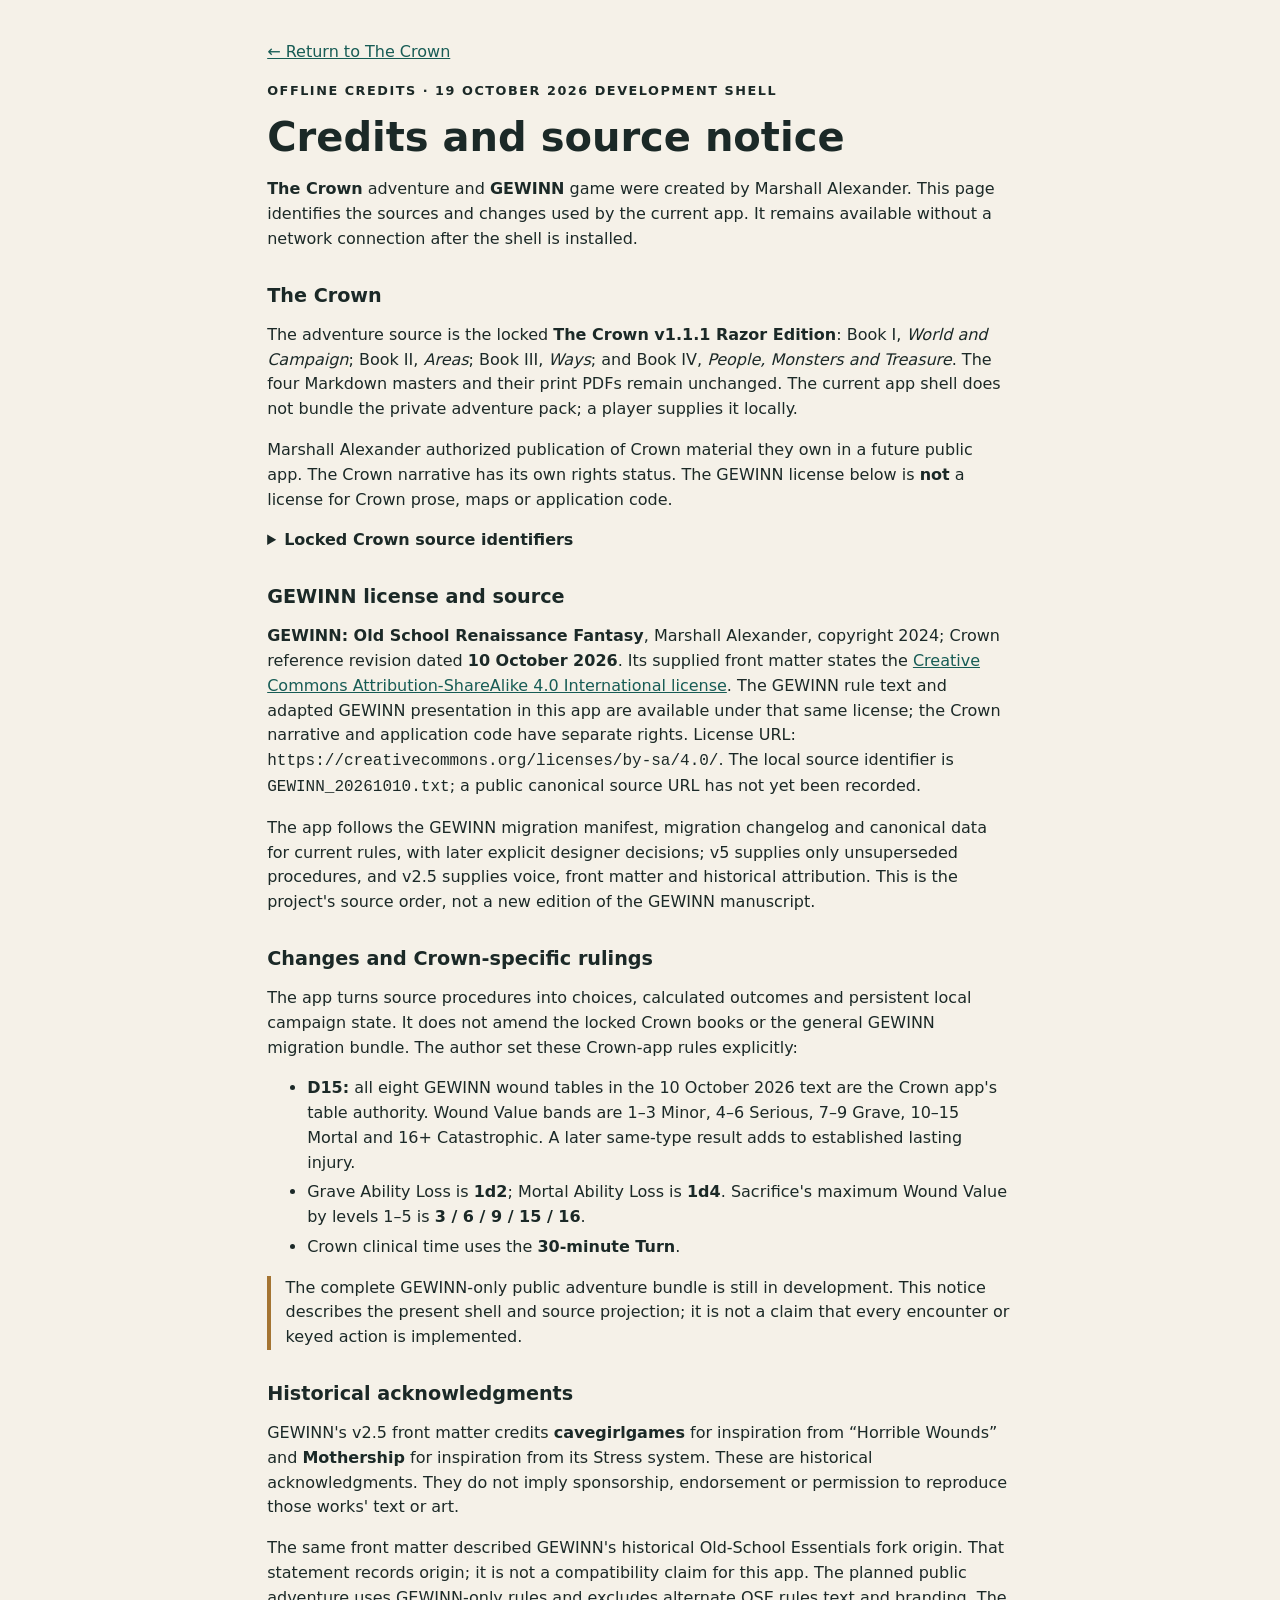
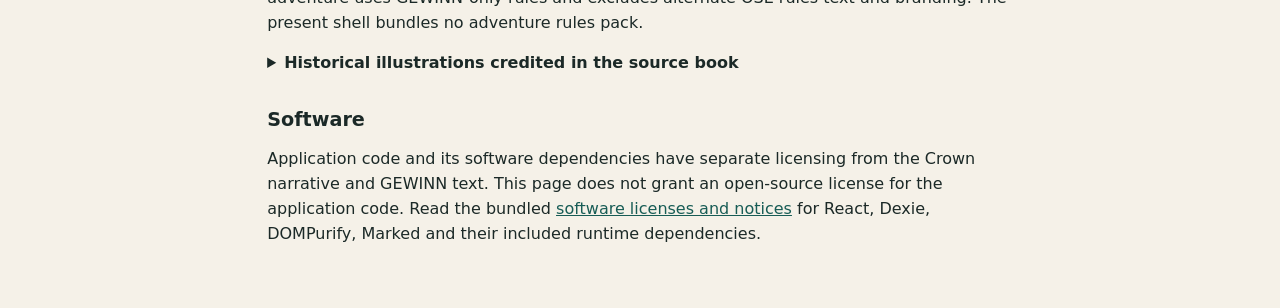
==== credits.html @ b23029be "Deploy verified DM Aid shell from f52a40d" ====
<!doctype html>
<html lang="en">
<head>
  <meta charset="utf-8">
  <meta name="viewport" content="width=device-width, initial-scale=1">
  <meta name="color-scheme" content="light dark">
  <title>Credits and source notice · The Crown</title>
  <style>
    :root { color-scheme: light dark; font: 16px/1.55 system-ui, sans-serif; }
    body { margin: 0; background: #f5f1e8; color: #1b2927; }
    main { box-sizing: border-box; max-width: 49rem; padding: 1.5rem 1.2rem 3rem; margin: auto; }
    h1, h2 { line-height: 1.2; }
    h1 { font-size: clamp(1.8rem, 6vw, 2.5rem); margin: .4rem 0 1rem; }
    h2 { margin-top: 2rem; font-size: 1.2rem; }
    a { color: #175c55; }
    a:focus-visible { outline: 3px solid #b4771e; outline-offset: 3px; }
    .eyebrow { letter-spacing: .12em; text-transform: uppercase; font-size: .8rem; font-weight: 700; }
    .note { border-left: .25rem solid #a47432; padding-left: .9rem; }
    li { margin: .3rem 0; }
    code { overflow-wrap: anywhere; }
    details { margin-top: 1rem; }
    summary { cursor: pointer; font-weight: 700; }
    @media (prefers-color-scheme: dark) {
      body { background: #13211f; color: #e7e6df; }
      a { color: #aad7ca; }
    }
  </style>
</head>
<body>
<main>
  <p><a href="./">← Return to The Crown</a></p>
  <p class="eyebrow">Offline credits · 19 October 2026 development shell</p>
  <h1>Credits and source notice</h1>
  <p><strong>The Crown</strong> adventure and <strong>GEWINN</strong> game were created by Marshall Alexander. This page identifies the sources and changes used by the current app. It remains available without a network connection after the shell is installed.</p>

  <h2>The Crown</h2>
  <p>The adventure source is the locked <strong>The Crown v1.1.1 Razor Edition</strong>: Book I, <em>World and Campaign</em>; Book II, <em>Areas</em>; Book III, <em>Ways</em>; and Book IV, <em>People, Monsters and Treasure</em>. The four Markdown masters and their print PDFs remain unchanged. The current app shell does not bundle the private adventure pack; a player supplies it locally.</p>
  <p>Marshall Alexander authorized publication of Crown material they own in a future public app. The Crown narrative has its own rights status. The GEWINN license below is <strong>not</strong> a license for Crown prose, maps or application code.</p>
  <details>
    <summary>Locked Crown source identifiers</summary>
    <ul>
      <li>Book I Markdown SHA-256: <code>abaec3fb0ecc8124517ff2d69e1148968ad17610aff3a07a18258a075f324f1f</code></li>
      <li>Book II Markdown SHA-256: <code>b81186677079dbcdc04092de7b0d5277d67df6654f732eaa36dd65600a7e1279</code></li>
      <li>Book III Markdown SHA-256: <code>0e3fcb997a8f4ab5d81721f8f5c2993e9365fab70c8814a86020fdd38485b261</code></li>
      <li>Book IV Markdown SHA-256: <code>258ab6614accf03dd5b1627ce61709aa6e46fa0101c91db409343926d8288b41</code></li>
    </ul>
  </details>

  <h2>GEWINN license and source</h2>
  <p><strong>GEWINN: Old School Renaissance Fantasy</strong>, Marshall Alexander, copyright 2024; Crown reference revision dated <strong>10 October 2026</strong>. Its supplied front matter states the <a href="https://creativecommons.org/licenses/by-sa/4.0/">Creative Commons Attribution-ShareAlike 4.0 International license</a>. The GEWINN rule text and adapted GEWINN presentation in this app are available under that same license; the Crown narrative and application code have separate rights. License URL: <code>https://creativecommons.org/licenses/by-sa/4.0/</code>. The local source identifier is <code>GEWINN_20261010.txt</code>; a public canonical source URL has not yet been recorded.</p>
  <p>The app follows the GEWINN migration manifest, migration changelog and canonical data for current rules, with later explicit designer decisions; v5 supplies only unsuperseded procedures, and v2.5 supplies voice, front matter and historical attribution. This is the project's source order, not a new edition of the GEWINN manuscript.</p>

  <h2>Changes and Crown-specific rulings</h2>
  <p>The app turns source procedures into choices, calculated outcomes and persistent local campaign state. It does not amend the locked Crown books or the general GEWINN migration bundle. The author set these Crown-app rules explicitly:</p>
  <ul>
    <li><strong>D15:</strong> all eight GEWINN wound tables in the 10 October 2026 text are the Crown app's table authority. Wound Value bands are 1–3 Minor, 4–6 Serious, 7–9 Grave, 10–15 Mortal and 16+ Catastrophic. A later same-type result adds to established lasting injury.</li>
    <li>Grave Ability Loss is <strong>1d2</strong>; Mortal Ability Loss is <strong>1d4</strong>. Sacrifice's maximum Wound Value by levels 1–5 is <strong>3 / 6 / 9 / 15 / 16</strong>.</li>
    <li>Crown clinical time uses the <strong>30-minute Turn</strong>.</li>
  </ul>
  <p class="note">The complete GEWINN-only public adventure bundle is still in development. This notice describes the present shell and source projection; it is not a claim that every encounter or keyed action is implemented.</p>

  <h2>Historical acknowledgments</h2>
  <p>GEWINN's v2.5 front matter credits <strong>cavegirlgames</strong> for inspiration from “Horrible Wounds” and <strong>Mothership</strong> for inspiration from its Stress system. These are historical acknowledgments. They do not imply sponsorship, endorsement or permission to reproduce those works' text or art.</p>
  <p>The same front matter described GEWINN's historical Old-School Essentials fork origin. That statement records origin; it is not a compatibility claim for this app. The planned public adventure uses GEWINN-only rules and excludes alternate OSE rules text and branding. The present shell bundles no adventure rules pack.</p>
  <details>
    <summary>Historical illustrations credited in the source book</summary>
    <p>The GEWINN source lists the following art credits. These illustrations are not included in this app shell; the list records the book's original acknowledgment and does not claim an image license.</p>
    <ul>
      <li><em>Predica del arte del bene morire</em> — Girolamo Savonarola, 1502.</li>
      <li><em>Der Weisskunig 109 Landsknecht Battle</em> — Hans Burgkmair, 1516.</li>
      <li><em>Danse Macabre</em> (16, 19, 27, 31, 42) — Hans Holbein, 1493.</li>
      <li><em>Wound Man</em> from Hans von Gersdorff's <em>Feldtbuch der Wundartzney</em>, 1519.</li>
      <li>“Arkebusier, Nbg.1 kl” — listed without a creator in the source.</li>
    </ul>
  </details>

  <h2>Software</h2>
  <p>Application code and its software dependencies have separate licensing from the Crown narrative and GEWINN text. This page does not grant an open-source license for the application code. Read the bundled <a href="./THIRD_PARTY_NOTICES.txt">software licenses and notices</a> for React, Dexie, DOMPurify, Marked and their included runtime dependencies.</p>
</main>
</body>
</html>
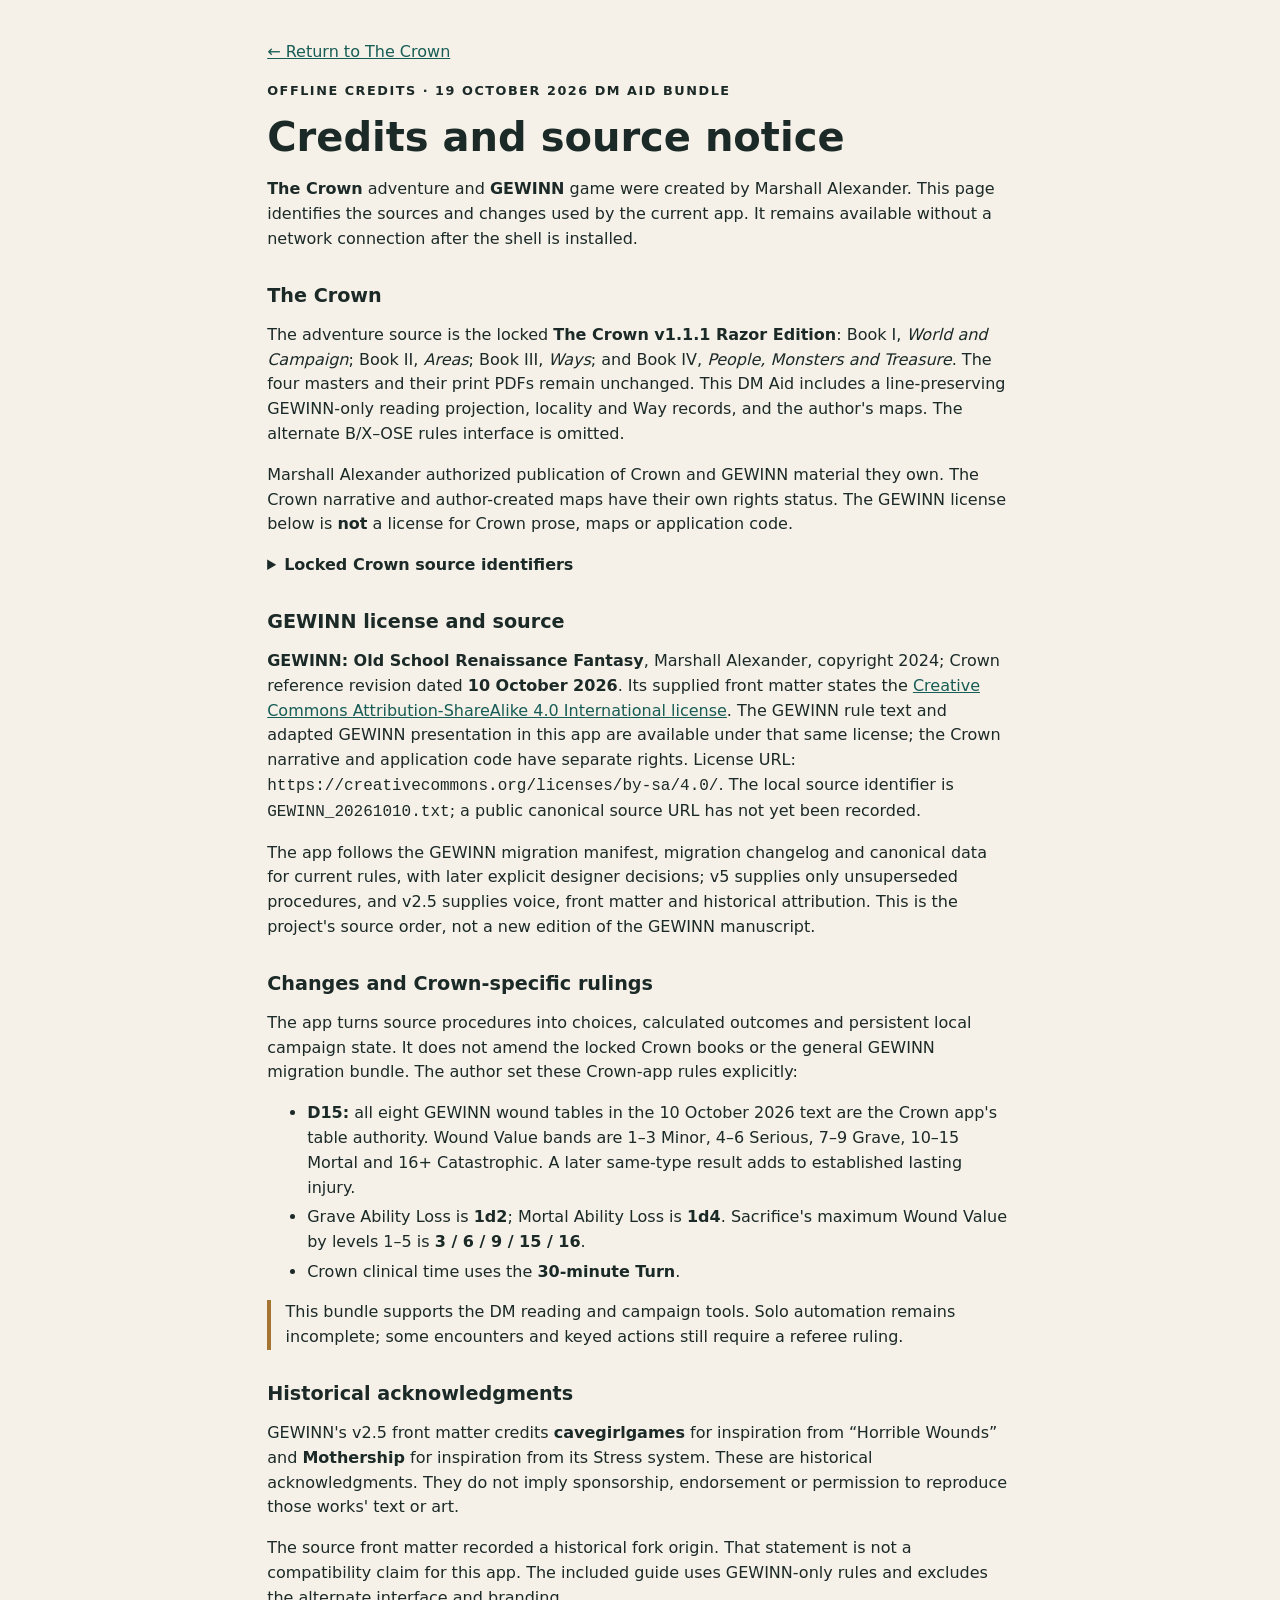
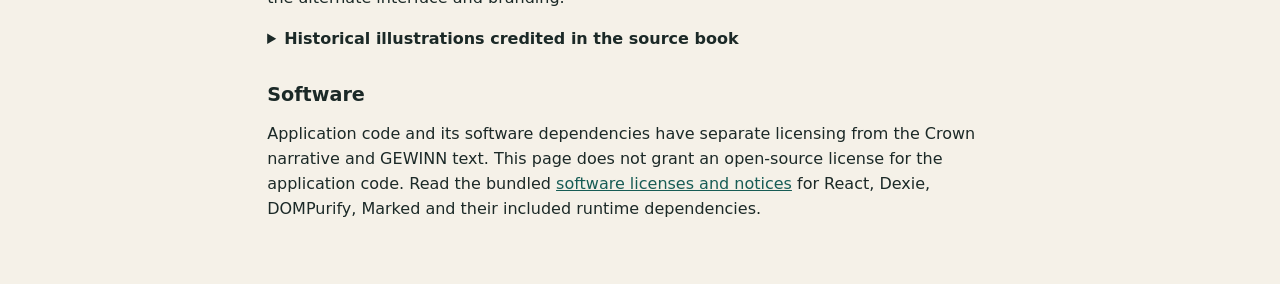
==== commit 5cf6f5ec: "Ship GEWINN-only offline Crown DM Aid with default guide" ====
--- a/credits.html
+++ b/credits.html
@@ -29,13 +29,13 @@
 <body>
 <main>
   <p><a href="./">← Return to The Crown</a></p>
-  <p class="eyebrow">Offline credits · 19 October 2026 development shell</p>
+  <p class="eyebrow">Offline credits · 19 October 2026 DM Aid bundle</p>
   <h1>Credits and source notice</h1>
   <p><strong>The Crown</strong> adventure and <strong>GEWINN</strong> game were created by Marshall Alexander. This page identifies the sources and changes used by the current app. It remains available without a network connection after the shell is installed.</p>
 
   <h2>The Crown</h2>
-  <p>The adventure source is the locked <strong>The Crown v1.1.1 Razor Edition</strong>: Book I, <em>World and Campaign</em>; Book II, <em>Areas</em>; Book III, <em>Ways</em>; and Book IV, <em>People, Monsters and Treasure</em>. The four Markdown masters and their print PDFs remain unchanged. The current app shell does not bundle the private adventure pack; a player supplies it locally.</p>
-  <p>Marshall Alexander authorized publication of Crown material they own in a future public app. The Crown narrative has its own rights status. The GEWINN license below is <strong>not</strong> a license for Crown prose, maps or application code.</p>
+  <p>The adventure source is the locked <strong>The Crown v1.1.1 Razor Edition</strong>: Book I, <em>World and Campaign</em>; Book II, <em>Areas</em>; Book III, <em>Ways</em>; and Book IV, <em>People, Monsters and Treasure</em>. The four masters and their print PDFs remain unchanged. This DM Aid includes a line-preserving GEWINN-only reading projection, locality and Way records, and the author's maps. The alternate B/X–OSE rules interface is omitted.</p>
+  <p>Marshall Alexander authorized publication of Crown and GEWINN material they own. The Crown narrative and author-created maps have their own rights status. The GEWINN license below is <strong>not</strong> a license for Crown prose, maps or application code.</p>
   <details>
     <summary>Locked Crown source identifiers</summary>
     <ul>
@@ -57,14 +57,14 @@
     <li>Grave Ability Loss is <strong>1d2</strong>; Mortal Ability Loss is <strong>1d4</strong>. Sacrifice's maximum Wound Value by levels 1–5 is <strong>3 / 6 / 9 / 15 / 16</strong>.</li>
     <li>Crown clinical time uses the <strong>30-minute Turn</strong>.</li>
   </ul>
-  <p class="note">The complete GEWINN-only public adventure bundle is still in development. This notice describes the present shell and source projection; it is not a claim that every encounter or keyed action is implemented.</p>
+  <p class="note">This bundle supports the DM reading and campaign tools. Solo automation remains incomplete; some encounters and keyed actions still require a referee ruling.</p>
 
   <h2>Historical acknowledgments</h2>
   <p>GEWINN's v2.5 front matter credits <strong>cavegirlgames</strong> for inspiration from “Horrible Wounds” and <strong>Mothership</strong> for inspiration from its Stress system. These are historical acknowledgments. They do not imply sponsorship, endorsement or permission to reproduce those works' text or art.</p>
-  <p>The same front matter described GEWINN's historical Old-School Essentials fork origin. That statement records origin; it is not a compatibility claim for this app. The planned public adventure uses GEWINN-only rules and excludes alternate OSE rules text and branding. The present shell bundles no adventure rules pack.</p>
+  <p>The source front matter recorded a historical fork origin. That statement is not a compatibility claim for this app. The included guide uses GEWINN-only rules and excludes the alternate interface and branding.</p>
   <details>
     <summary>Historical illustrations credited in the source book</summary>
-    <p>The GEWINN source lists the following art credits. These illustrations are not included in this app shell; the list records the book's original acknowledgment and does not claim an image license.</p>
+    <p>The GEWINN source lists the following art credits. These illustrations are not included in this app; the list records the book's original acknowledgment and does not claim an image license.</p>
     <ul>
       <li><em>Predica del arte del bene morire</em> — Girolamo Savonarola, 1502.</li>
       <li><em>Der Weisskunig 109 Landsknecht Battle</em> — Hans Burgkmair, 1516.</li>
